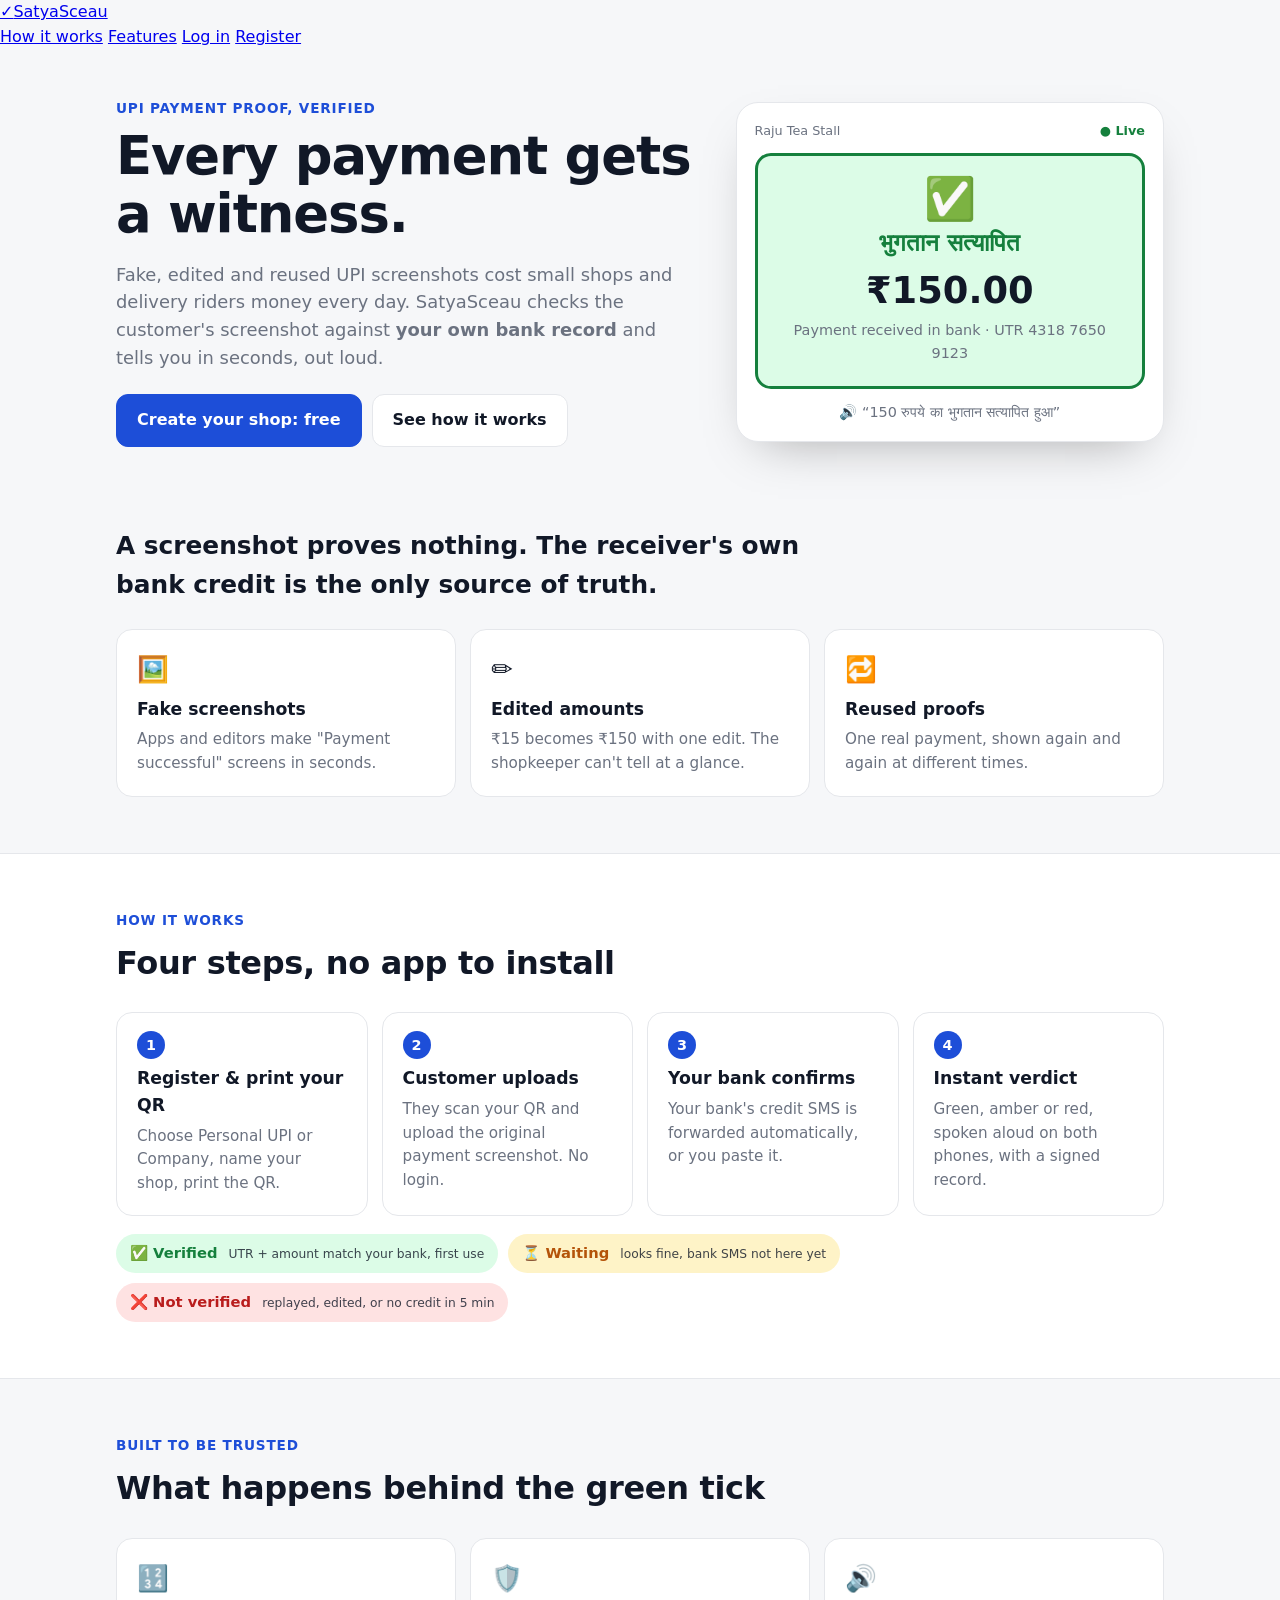
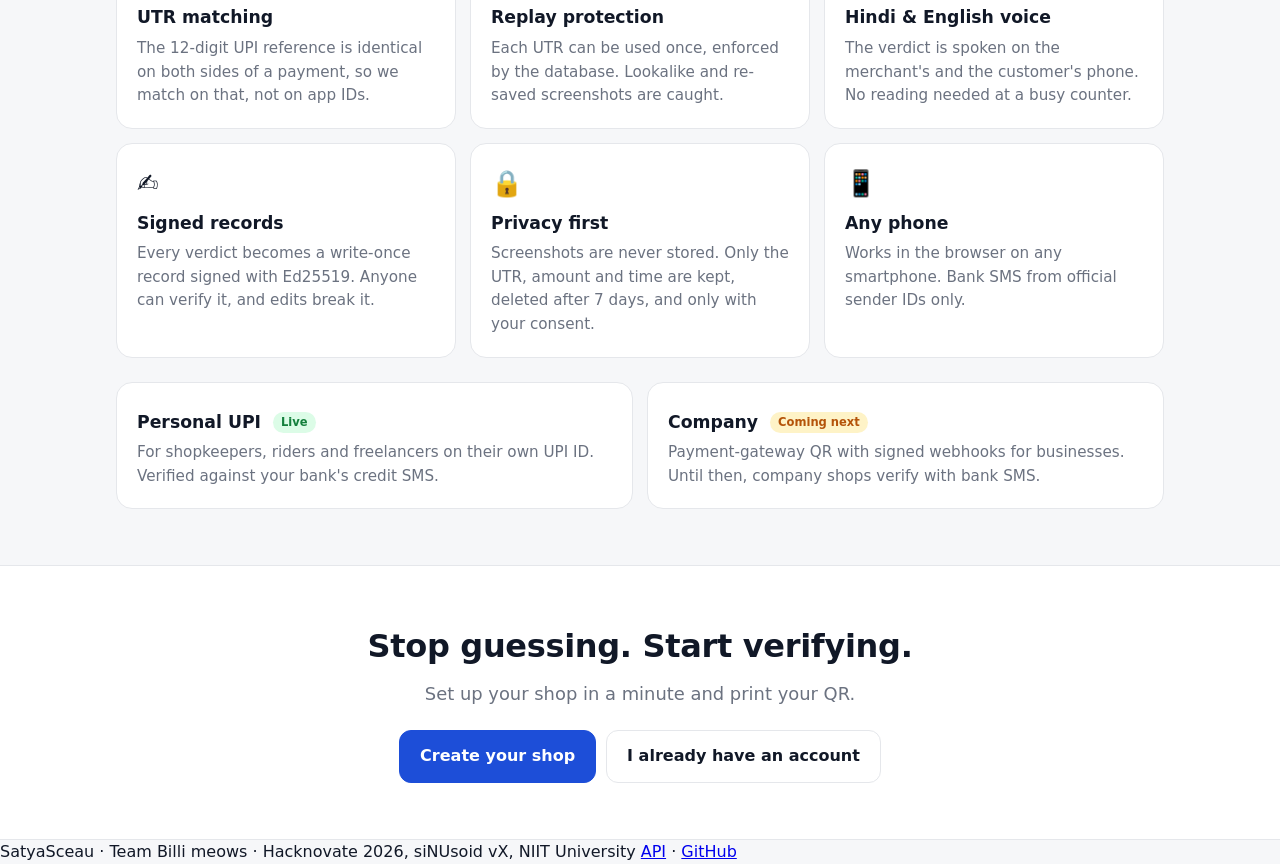
==== backend/static/index.html @ b99f1f5d "feat(site): home page and shared site header/footer C:/Program Files/Git/ now serves a real home pag" ====
<!doctype html>
<!-- Home page  /   Owner: Pile 1 (Platform). No external scripts or fonts. -->
<html lang="en">
<head>
<meta charset="utf-8">
<meta name="viewport" content="width=device-width, initial-scale=1">
<title>SatyaSceau — Every payment gets a witness</title>
<meta name="description" content="SatyaSceau checks a customer's UPI payment screenshot against the shop's own bank record and gives a spoken verdict in seconds.">
<link rel="stylesheet" href="/static/site.css">
<style>
  :root {
    --bg: #f6f7f9; --surface: #ffffff; --text: #111827; --muted: #6b7280; --line: #e5e7eb; --accent: #1d4ed8; --accent-text: #fff;
    --green: #15803d; --green-bg: #dcfce7; --amber: #b45309; --amber-bg: #fef3c7; --red: #b91c1c; --red-bg: #fee2e2;
  }
  @media (prefers-color-scheme: dark) {
    :root {
      --bg: #0b0f14; --surface: #121821; --text: #f3f4f6; --muted: #9ca3af; --line: #253041; --accent: #60a5fa; --accent-text: #0b0f14;
      --green: #4ade80; --green-bg: #0f2a1a; --amber: #fbbf24; --amber-bg: #2d2208; --red: #f87171; --red-bg: #2e1010;
    }
  }
  * { box-sizing: border-box; }
  body { margin: 0; background: var(--bg); color: var(--text);
         font: 16px/1.55 system-ui, -apple-system, "Segoe UI", Roboto, "Noto Sans Devanagari", sans-serif; }
  .wrap { max-width: 1080px; margin: 0 auto; padding: 0 16px; }
  section { padding: 56px 0; }
  h1 { font-size: clamp(2rem, 6vw, 3.3rem); line-height: 1.1; margin: 0 0 14px; letter-spacing: -.02em; }
  h2 { font-size: clamp(1.4rem, 3.6vw, 2rem); margin: 0 0 8px; letter-spacing: -.01em; }
  .lead { font-size: 1.12rem; color: var(--muted); max-width: 560px; }
  .kicker { color: var(--accent); font-weight: 700; font-size: .85rem; letter-spacing: .06em; text-transform: uppercase; margin: 0 0 8px; }
  .btn { display: inline-block; padding: 13px 20px; border-radius: 12px; font-weight: 700; text-decoration: none; border: 1px solid var(--line); color: var(--text); background: var(--surface); }
  .btn.primary { background: var(--accent); border-color: var(--accent); color: var(--accent-text); }
  .actions { display: flex; gap: 10px; flex-wrap: wrap; margin-top: 22px; }
  .hero { display: grid; grid-template-columns: 1.15fr .85fr; gap: 40px; align-items: center; padding-top: 48px; }
  .mock { background: var(--surface); border: 1px solid var(--line); border-radius: 22px; padding: 18px; box-shadow: 0 20px 50px -24px rgba(0,0,0,.35); }
  .mock .bar { display: flex; justify-content: space-between; font-size: .8rem; color: var(--muted); margin-bottom: 12px; }
  .mock .live { color: var(--green); font-weight: 700; }
  .verdict { border-radius: 16px; padding: 22px 16px; text-align: center; background: var(--green-bg); border: 3px solid var(--green); }
  .verdict .ic { font-size: 2.6rem; line-height: 1; }
  .verdict .lb { color: var(--green); font-weight: 800; font-size: 1.5rem; margin-top: 6px; }
  .verdict .am { font-size: 2.3rem; font-weight: 800; }
  .verdict .rs { font-size: .9rem; color: var(--muted); }
  .speak { margin-top: 12px; font-size: .9rem; color: var(--muted); text-align: center; }
  .grid3 { display: grid; grid-template-columns: repeat(3, 1fr); gap: 14px; margin-top: 24px; }
  .grid2 { display: grid; grid-template-columns: repeat(2, 1fr); gap: 14px; margin-top: 24px; }
  .card { background: var(--surface); border: 1px solid var(--line); border-radius: 16px; padding: 20px; }
  .card h3 { margin: 6px 0 6px; font-size: 1.08rem; }
  .card p { margin: 0; color: var(--muted); font-size: .95rem; }
  .card .em { font-size: 1.6rem; }
  .steps { counter-reset: s; display: grid; grid-template-columns: repeat(4, 1fr); gap: 14px; margin-top: 24px; }
  .step { position: relative; padding-top: 46px; }
  .step::before { counter-increment: s; content: counter(s); position: absolute; top: 18px; left: 20px; width: 28px; height: 28px; border-radius: 50%;
                  display: grid; place-items: center; background: var(--accent); color: var(--accent-text); font-weight: 800; font-size: .9rem; }
  .chips { display: flex; gap: 10px; flex-wrap: wrap; margin-top: 18px; }
  .chip { border-radius: 999px; padding: 8px 14px; font-weight: 700; font-size: .92rem; }
  .chip.g { background: var(--green-bg); color: var(--green); } .chip.a { background: var(--amber-bg); color: var(--amber); } .chip.r { background: var(--red-bg); color: var(--red); }
  .chip small { font-weight: 500; color: var(--text); opacity: .8; margin-left: 6px; }
  .tag { display: inline-block; font-size: .72rem; font-weight: 700; padding: 2px 8px; border-radius: 999px; vertical-align: middle; margin-left: 6px; }
  .tag.live { background: var(--green-bg); color: var(--green); } .tag.soon { background: var(--amber-bg); color: var(--amber); }
  .quote { font-size: clamp(1.2rem, 3vw, 1.55rem); font-weight: 700; max-width: 760px; }
  .band { background: var(--surface); border-top: 1px solid var(--line); border-bottom: 1px solid var(--line); }
  .cta { text-align: center; }
  .cta .actions { justify-content: center; }
  @media (max-width: 860px) {
    .hero { grid-template-columns: 1fr; gap: 28px; }
    .grid3, .steps { grid-template-columns: 1fr 1fr; }
  }
  @media (max-width: 560px) {
    section { padding: 40px 0; }
    .grid3, .grid2, .steps { grid-template-columns: 1fr; }
  }
</style>
</head>
<body>
<header class="site-header"><div class="site-inner">
  <a class="site-brand" href="/"><span class="site-mark">✓</span>SatyaSceau</a>
  <nav class="site-nav">
    <a class="site-hide-sm" href="#how">How it works</a>
    <a class="site-hide-sm" href="#features">Features</a>
    <a id="navLogin" href="/login">Log in</a>
    <a class="site-cta" id="navCta" href="/login?mode=register">Register</a>
  </nav>
</div></header>

<main>
  <div class="wrap hero">
    <div>
      <p class="kicker">UPI payment proof, verified</p>
      <h1>Every payment gets a witness.</h1>
      <p class="lead">Fake, edited and reused UPI screenshots cost small shops and delivery riders money every day.
        SatyaSceau checks the customer's screenshot against <b>your own bank record</b> and tells you in seconds, out loud.</p>
      <div class="actions">
        <a class="btn primary" href="/login?mode=register">Create your shop: free</a>
        <a class="btn" href="#how">See how it works</a>
      </div>
    </div>
    <div class="mock" aria-label="Example of the merchant's live screen">
      <div class="bar"><span>Raju Tea Stall</span><span class="live">● Live</span></div>
      <div class="verdict">
        <div class="ic">✅</div>
        <div class="lb">भुगतान सत्यापित</div>
        <div class="am">₹150.00</div>
        <div class="rs">Payment received in bank · UTR 4318 7650 9123</div>
      </div>
      <div class="speak">🔊 “150 रुपये का भुगतान सत्यापित हुआ”</div>
    </div>
  </div>

  <section>
    <div class="wrap">
      <p class="quote">A screenshot proves nothing. The receiver's own bank credit is the only source of truth.</p>
      <div class="grid3">
        <div class="card"><div class="em">🖼️</div><h3>Fake screenshots</h3><p>Apps and editors make "Payment successful" screens in seconds.</p></div>
        <div class="card"><div class="em">✏️</div><h3>Edited amounts</h3><p>₹15 becomes ₹150 with one edit. The shopkeeper can't tell at a glance.</p></div>
        <div class="card"><div class="em">🔁</div><h3>Reused proofs</h3><p>One real payment, shown again and again at different times.</p></div>
      </div>
    </div>
  </section>

  <section class="band" id="how">
    <div class="wrap">
      <p class="kicker">How it works</p>
      <h2>Four steps, no app to install</h2>
      <div class="steps">
        <div class="card step"><h3>Register &amp; print your QR</h3><p>Choose Personal UPI or Company, name your shop, print the QR.</p></div>
        <div class="card step"><h3>Customer uploads</h3><p>They scan your QR and upload the original payment screenshot. No login.</p></div>
        <div class="card step"><h3>Your bank confirms</h3><p>Your bank's credit SMS is forwarded automatically, or you paste it.</p></div>
        <div class="card step"><h3>Instant verdict</h3><p>Green, amber or red, spoken aloud on both phones, with a signed record.</p></div>
      </div>
      <div class="chips">
        <span class="chip g">✅ Verified <small>UTR + amount match your bank, first use</small></span>
        <span class="chip a">⏳ Waiting <small>looks fine, bank SMS not here yet</small></span>
        <span class="chip r">❌ Not verified <small>replayed, edited, or no credit in 5 min</small></span>
      </div>
    </div>
  </section>

  <section id="features">
    <div class="wrap">
      <p class="kicker">Built to be trusted</p>
      <h2>What happens behind the green tick</h2>
      <div class="grid3">
        <div class="card"><div class="em">🔢</div><h3>UTR matching</h3><p>The 12-digit UPI reference is identical on both sides of a payment, so we match on that, not on app IDs.</p></div>
        <div class="card"><div class="em">🛡️</div><h3>Replay protection</h3><p>Each UTR can be used once, enforced by the database. Lookalike and re-saved screenshots are caught.</p></div>
        <div class="card"><div class="em">🔊</div><h3>Hindi &amp; English voice</h3><p>The verdict is spoken on the merchant's and the customer's phone. No reading needed at a busy counter.</p></div>
        <div class="card"><div class="em">✍️</div><h3>Signed records</h3><p>Every verdict becomes a write-once record signed with Ed25519. Anyone can verify it, and edits break it.</p></div>
        <div class="card"><div class="em">🔒</div><h3>Privacy first</h3><p>Screenshots are never stored. Only the UTR, amount and time are kept, deleted after 7 days, and only with your consent.</p></div>
        <div class="card"><div class="em">📱</div><h3>Any phone</h3><p>Works in the browser on any smartphone. Bank SMS from official sender IDs only.</p></div>
      </div>
      <div class="grid2">
        <div class="card"><h3>Personal UPI <span class="tag live">Live</span></h3><p>For shopkeepers, riders and freelancers on their own UPI ID. Verified against your bank's credit SMS.</p></div>
        <div class="card"><h3>Company <span class="tag soon">Coming next</span></h3><p>Payment-gateway QR with signed webhooks for businesses. Until then, company shops verify with bank SMS.</p></div>
      </div>
    </div>
  </section>

  <section class="band cta">
    <div class="wrap">
      <h2>Stop guessing. Start verifying.</h2>
      <p class="lead" style="margin: 0 auto">Set up your shop in a minute and print your QR.</p>
      <div class="actions">
        <a class="btn primary" href="/login?mode=register">Create your shop</a>
        <a class="btn" href="/login">I already have an account</a>
      </div>
    </div>
  </section>
</main>

<footer class="site-footer"><div class="site-inner">
  <span>SatyaSceau · Team Billi meows · Hacknovate 2026, siNUsoid vX, NIIT University</span>
  <span><a href="/docs">API</a> · <a href="https://github.com/vanoopkumar261-star/SatyaSceau">GitHub</a></span>
</div></footer>

<script>
  // Logged in already? Point the header at the dashboard instead of Register.
  try {
    if (JSON.parse(localStorage.getItem("satyasceau.session") || "null")) {
      document.getElementById("navLogin").textContent = "My shop";
      const cta = document.getElementById("navCta"); cta.textContent = "Dashboard"; cta.href = "/login";
    }
  } catch { /* storage blocked: keep defaults */ }
</script>
</body>
</html>
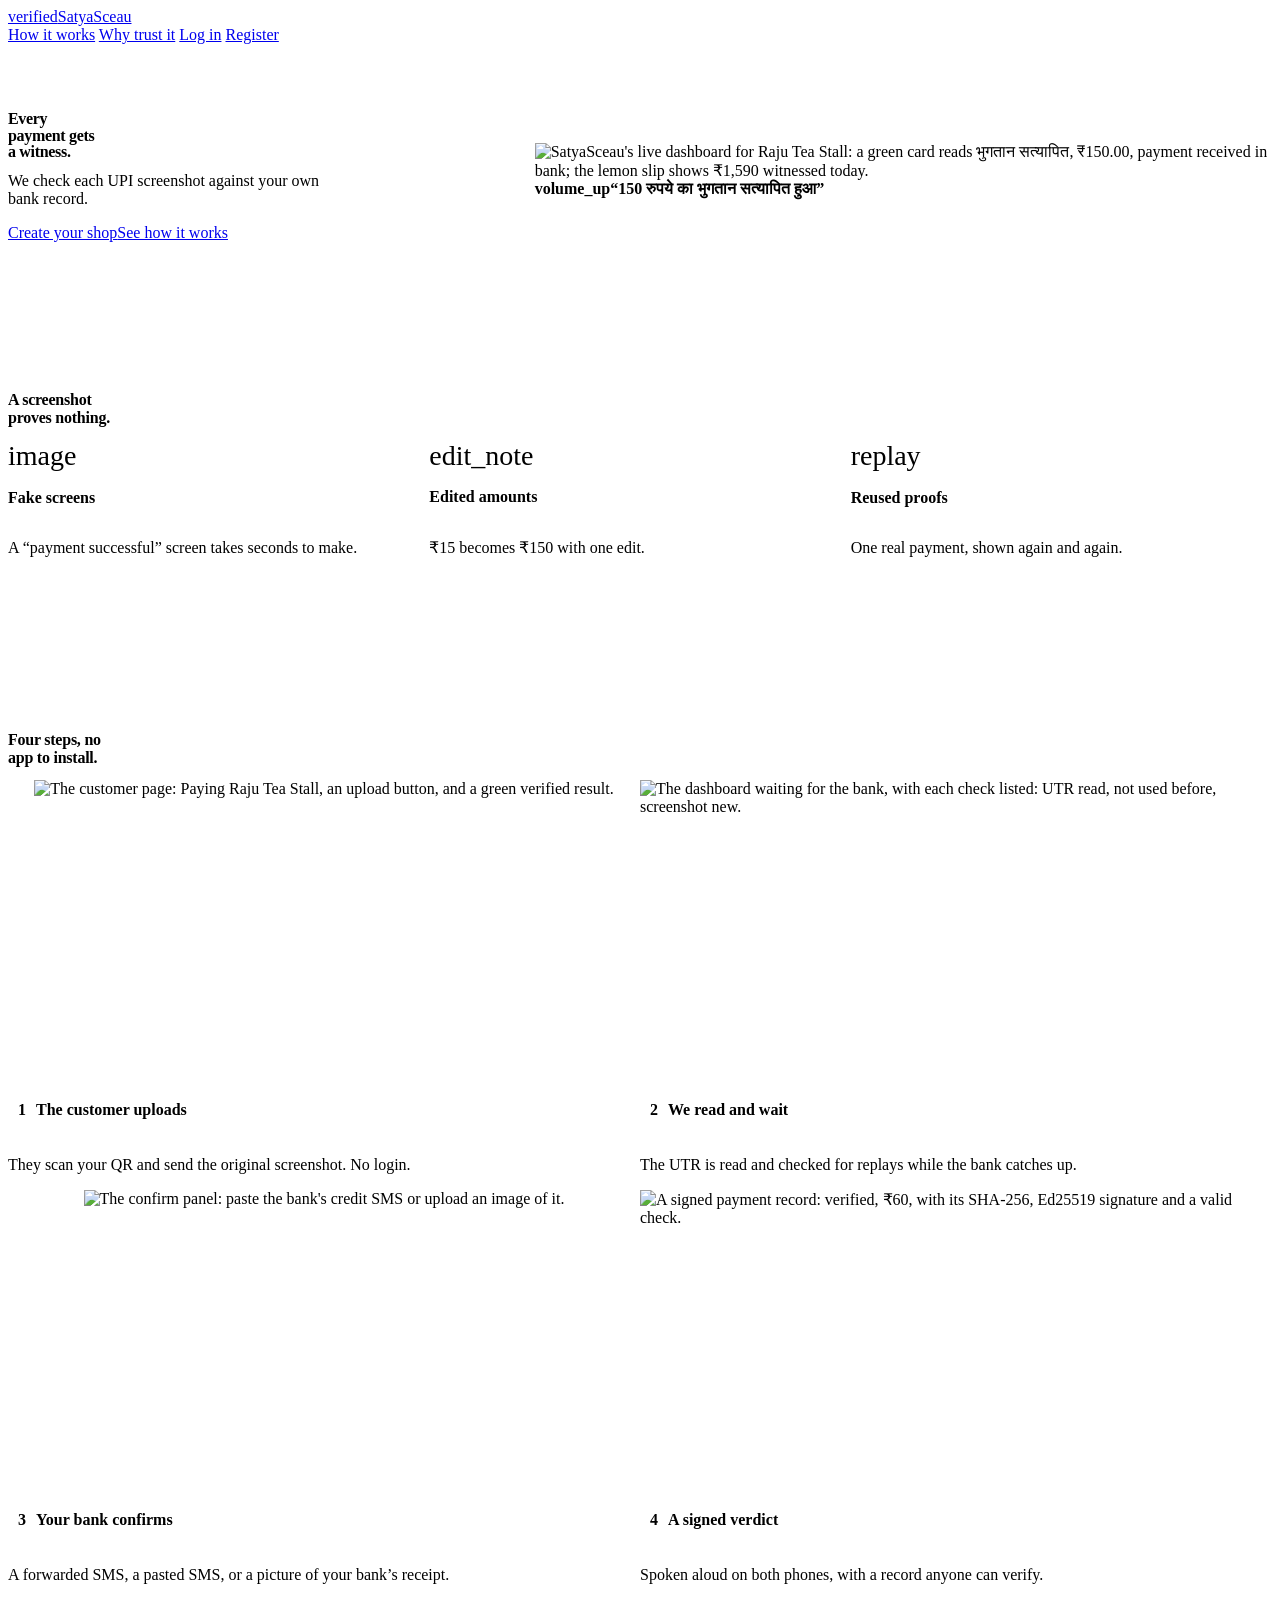
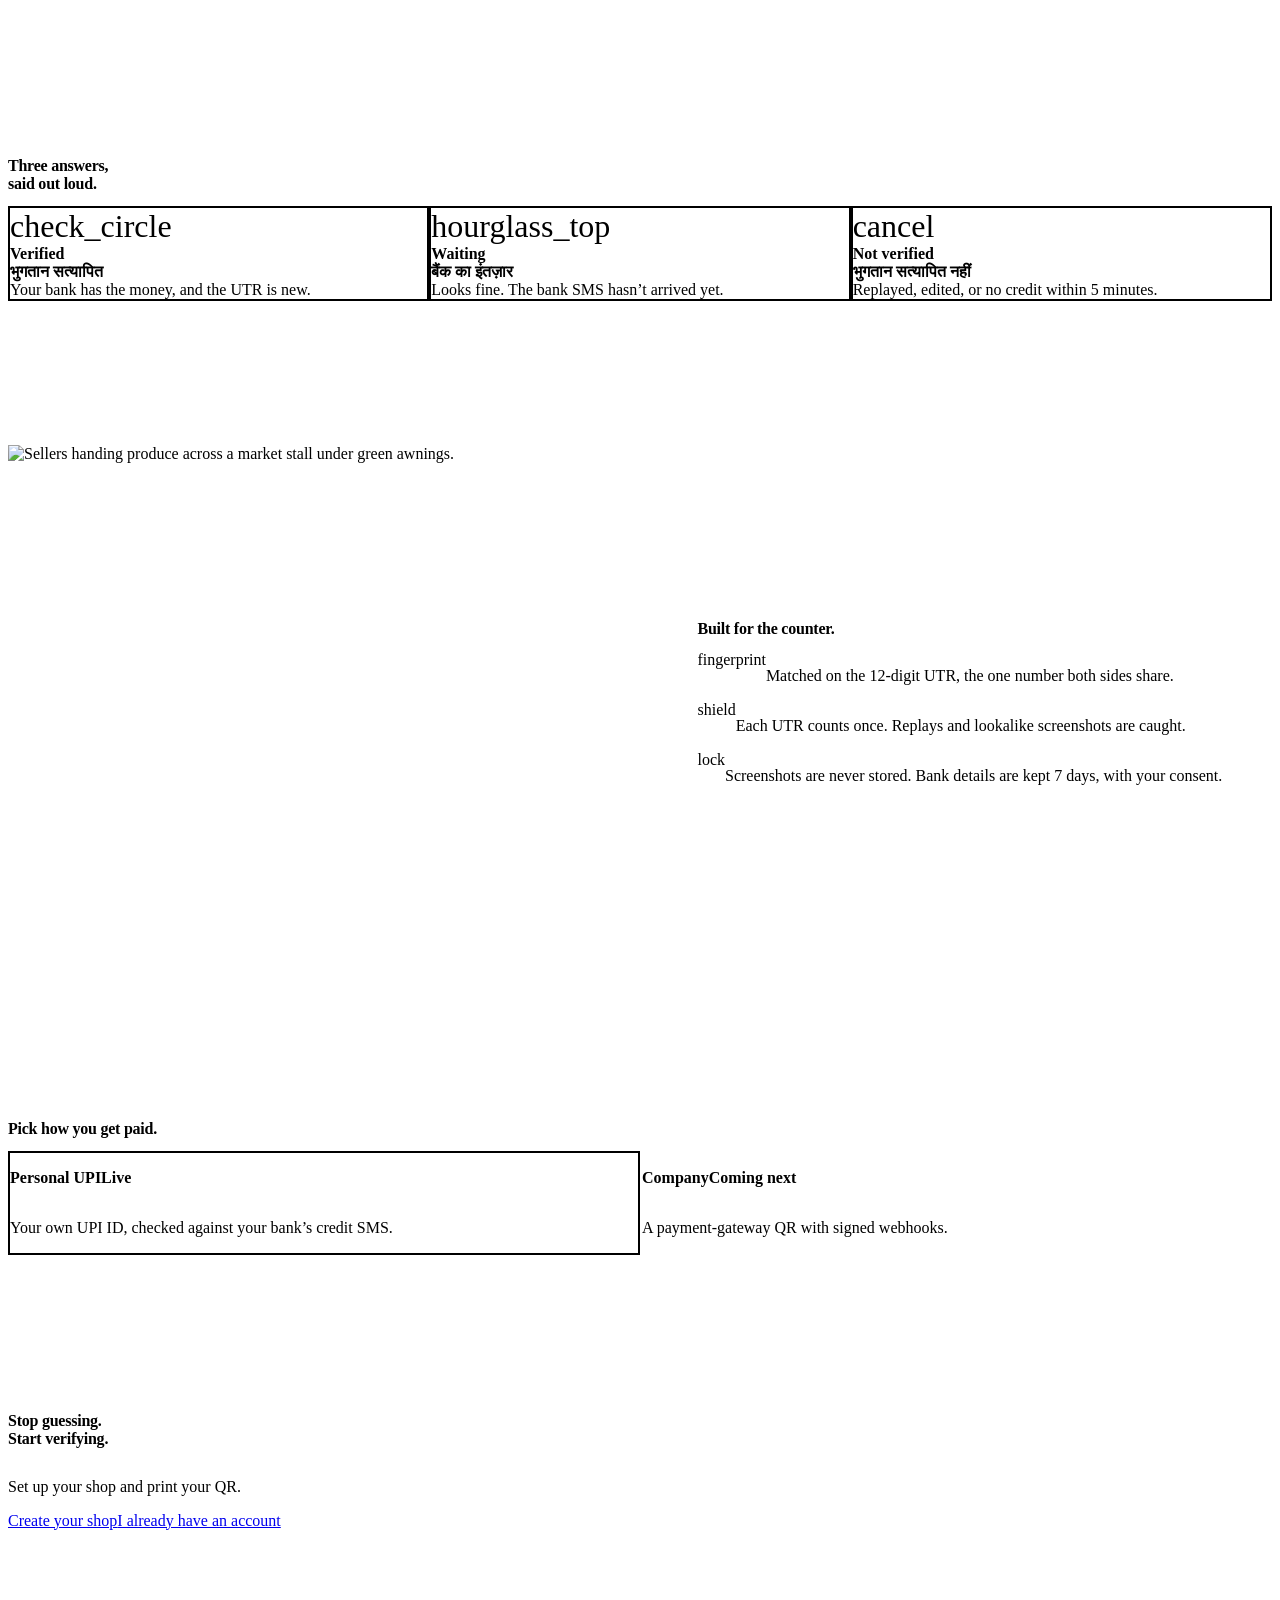
==== commit 7831abd6: "feat(ui): Hallmark redesign of the home page with real product screens Stage hero: 'Every payment ge" ====
--- a/backend/static/index.html
+++ b/backend/static/index.html
@@ -1,81 +1,102 @@
 <!doctype html>
-<!-- Home page  /   Owner: Pile 1 (Platform). No external scripts or fonts. -->
+<!-- Home page  /   Owner: Pile 1 (Platform). Hallmark redesign (full) on the locked system: DESIGN.md + /static/css/theme.css.
+     Ids #navLogin #navCta are read by the script; anchors #how #features are linked from the nav. -->
 <html lang="en">
 <head>
 <meta charset="utf-8">
 <meta name="viewport" content="width=device-width, initial-scale=1">
-<title>SatyaSceau — Every payment gets a witness</title>
+<title>SatyaSceau: every payment gets a witness</title>
 <meta name="description" content="SatyaSceau checks a customer's UPI payment screenshot against the shop's own bank record and gives a spoken verdict in seconds.">
-<link rel="stylesheet" href="/static/site.css">
+<link rel="preconnect" href="https://fonts.googleapis.com">
+<link rel="preconnect" href="https://fonts.gstatic.com" crossorigin>
+<link rel="stylesheet" href="https://fonts.googleapis.com/css2?family=Noto+Sans:wght@400..800&amp;family=Noto+Sans+Devanagari:wght@400;600;700&amp;family=Source+Code+Pro:wght@400..600&amp;display=swap">
+<link rel="stylesheet" href="https://fonts.googleapis.com/css2?family=Material+Symbols+Outlined:opsz,wght,FILL,GRAD@24,500,0..1,0&amp;icon_names=account_balance,add_card,block,cancel,check,check_circle,chevron_right,content_copy,edit_note,error,expand_more,fingerprint,hourglass_empty,hourglass_top,image,info,key,language,lock,login,logout,photo_camera,print,qr_code_2,receipt_long,record_voice_over,remove,replay,schedule,search,shield,sms,storefront,sync,task_alt,translate,upload,upload_file,verified,verified_user,visibility,visibility_off,volume_up,warning,wifi_off&amp;display=block">
+<link rel="stylesheet" href="/static/css/theme.css">
 <style>
-  :root {
-    --bg: #f6f7f9; --surface: #ffffff; --text: #111827; --muted: #6b7280; --line: #e5e7eb; --accent: #1d4ed8; --accent-text: #fff;
-    --green: #15803d; --green-bg: #dcfce7; --amber: #b45309; --amber-bg: #fef3c7; --red: #b91c1c; --red-bg: #fee2e2;
-  }
-  @media (prefers-color-scheme: dark) {
-    :root {
-      --bg: #0b0f14; --surface: #121821; --text: #f3f4f6; --muted: #9ca3af; --line: #253041; --accent: #60a5fa; --accent-text: #0b0f14;
-      --green: #4ade80; --green-bg: #0f2a1a; --amber: #fbbf24; --amber-bg: #2d2208; --red: #f87171; --red-bg: #2e1010;
-    }
-  }
-  * { box-sizing: border-box; }
-  body { margin: 0; background: var(--bg); color: var(--text);
-         font: 16px/1.55 system-ui, -apple-system, "Segoe UI", Roboto, "Noto Sans Devanagari", sans-serif; }
-  .wrap { max-width: 1080px; margin: 0 auto; padding: 0 16px; }
-  section { padding: 56px 0; }
-  h1 { font-size: clamp(2rem, 6vw, 3.3rem); line-height: 1.1; margin: 0 0 14px; letter-spacing: -.02em; }
-  h2 { font-size: clamp(1.4rem, 3.6vw, 2rem); margin: 0 0 8px; letter-spacing: -.01em; }
-  .lead { font-size: 1.12rem; color: var(--muted); max-width: 560px; }
-  .kicker { color: var(--accent); font-weight: 700; font-size: .85rem; letter-spacing: .06em; text-transform: uppercase; margin: 0 0 8px; }
-  .btn { display: inline-block; padding: 13px 20px; border-radius: 12px; font-weight: 700; text-decoration: none; border: 1px solid var(--line); color: var(--text); background: var(--surface); }
-  .btn.primary { background: var(--accent); border-color: var(--accent); color: var(--accent-text); }
-  .actions { display: flex; gap: 10px; flex-wrap: wrap; margin-top: 22px; }
-  .hero { display: grid; grid-template-columns: 1.15fr .85fr; gap: 40px; align-items: center; padding-top: 48px; }
-  .mock { background: var(--surface); border: 1px solid var(--line); border-radius: 22px; padding: 18px; box-shadow: 0 20px 50px -24px rgba(0,0,0,.35); }
-  .mock .bar { display: flex; justify-content: space-between; font-size: .8rem; color: var(--muted); margin-bottom: 12px; }
-  .mock .live { color: var(--green); font-weight: 700; }
-  .verdict { border-radius: 16px; padding: 22px 16px; text-align: center; background: var(--green-bg); border: 3px solid var(--green); }
-  .verdict .ic { font-size: 2.6rem; line-height: 1; }
-  .verdict .lb { color: var(--green); font-weight: 800; font-size: 1.5rem; margin-top: 6px; }
-  .verdict .am { font-size: 2.3rem; font-weight: 800; }
-  .verdict .rs { font-size: .9rem; color: var(--muted); }
-  .speak { margin-top: 12px; font-size: .9rem; color: var(--muted); text-align: center; }
-  .grid3 { display: grid; grid-template-columns: repeat(3, 1fr); gap: 14px; margin-top: 24px; }
-  .grid2 { display: grid; grid-template-columns: repeat(2, 1fr); gap: 14px; margin-top: 24px; }
-  .card { background: var(--surface); border: 1px solid var(--line); border-radius: 16px; padding: 20px; }
-  .card h3 { margin: 6px 0 6px; font-size: 1.08rem; }
-  .card p { margin: 0; color: var(--muted); font-size: .95rem; }
-  .card .em { font-size: 1.6rem; }
-  .steps { counter-reset: s; display: grid; grid-template-columns: repeat(4, 1fr); gap: 14px; margin-top: 24px; }
-  .step { position: relative; padding-top: 46px; }
-  .step::before { counter-increment: s; content: counter(s); position: absolute; top: 18px; left: 20px; width: 28px; height: 28px; border-radius: 50%;
-                  display: grid; place-items: center; background: var(--accent); color: var(--accent-text); font-weight: 800; font-size: .9rem; }
-  .chips { display: flex; gap: 10px; flex-wrap: wrap; margin-top: 18px; }
-  .chip { border-radius: 999px; padding: 8px 14px; font-weight: 700; font-size: .92rem; }
-  .chip.g { background: var(--green-bg); color: var(--green); } .chip.a { background: var(--amber-bg); color: var(--amber); } .chip.r { background: var(--red-bg); color: var(--red); }
-  .chip small { font-weight: 500; color: var(--text); opacity: .8; margin-left: 6px; }
-  .tag { display: inline-block; font-size: .72rem; font-weight: 700; padding: 2px 8px; border-radius: 999px; vertical-align: middle; margin-left: 6px; }
-  .tag.live { background: var(--green-bg); color: var(--green); } .tag.soon { background: var(--amber-bg); color: var(--amber); }
-  .quote { font-size: clamp(1.2rem, 3vw, 1.55rem); font-weight: 700; max-width: 760px; }
-  .band { background: var(--surface); border-top: 1px solid var(--line); border-bottom: 1px solid var(--line); }
-  .cta { text-align: center; }
-  .cta .actions { justify-content: center; }
-  @media (max-width: 860px) {
-    .hero { grid-template-columns: 1fr; gap: 28px; }
-    .grid3, .steps { grid-template-columns: 1fr 1fr; }
-  }
-  @media (max-width: 560px) {
-    section { padding: 40px 0; }
-    .grid3, .grid2, .steps { grid-template-columns: 1fr; }
-  }
+  /* Hallmark · shape: Stage hero + category sections · genre: modern-minimal · theme: brand (DESIGN.md) · redesign: full · signature: the witness slip · tokens and floor live in /static/css/theme.css */
+  html, body { overflow-x: clip; }
+  :focus-visible { outline: 2px solid var(--focus); outline-offset: 2px; }
+  .btn:active { transform: scale(0.97); }
+  h1, h2 { text-wrap: balance; }
+  /* Shape: Stage hero (words left, the real product on a lemon slip right) then the category's own sections:
+     the problem, how it works (real screens), the three verdicts, the counter, the plans, the action. */
+  .wrap { max-width: var(--container); margin: 0 auto; padding: 0 var(--gutter); }
+  section { padding: 72px 0; }
+  h1 { font-size: clamp(var(--t-3xl), 6vw, 56px); letter-spacing: -0.02em; line-height: 1.05; max-width: 12ch; }
+  h2 { font-size: clamp(var(--t-2xl), 3.6vw, var(--t-3xl)); letter-spacing: -0.015em; max-width: 22ch; }
+  .lead { font-size: var(--t-lg); color: var(--ink-2); max-width: 40ch; margin-top: var(--s-4); }
+  .actions { display: flex; gap: var(--s-3); flex-wrap: wrap; margin-top: var(--s-6); }
+
+  /* hero */
+  .hero { display: grid; gap: var(--s-8); align-items: center; padding-block: 56px 64px; }   /* block only: keep .wrap's side gutter */
+  @media (min-width: 920px) { .hero { grid-template-columns: minmax(0, 5fr) minmax(0, 7fr); } }
+  .stage { padding: var(--s-6); display: grid; }
+  .stage picture, .shot picture { display: block; }
+  .stage img { width: 100%; border-radius: var(--r-card); box-shadow: var(--shadow-lift); }
+  .stage figcaption { margin-top: var(--s-3); font-size: var(--t-sm); font-weight: 600; display: flex; gap: var(--s-2); align-items: center; }
+
+  /* problem */
+  .band { background: var(--paper); }
+  .trio { display: grid; gap: var(--s-4); margin-top: var(--s-6); }
+  @media (min-width: 760px) { .trio { grid-template-columns: repeat(3, minmax(0, 1fr)); } }
+  .item { display: grid; gap: var(--s-2); }
+  .item .ms { font-size: 28px; color: var(--ink); }
+  .item h3 { font-size: var(--t-lg); }
+  .item p { color: var(--ink-2); }
+
+  /* how it works: real screens */
+  .steps { display: grid; gap: var(--s-5); margin-top: var(--s-8); counter-reset: step; }
+  @media (min-width: 760px) { .steps { grid-template-columns: repeat(2, minmax(0, 1fr)); } }
+  .step { background: var(--paper); border-radius: var(--r-card); box-shadow: var(--shadow-card); overflow: hidden; display: grid; grid-template-rows: auto 1fr; }
+  .shot { background: var(--sage-2); height: 300px; padding: var(--s-5) var(--s-5) 0; display: flex; align-items: flex-start; justify-content: center; overflow: hidden; }
+  .shot img { width: auto; max-width: 100%; max-height: 420px; border-radius: var(--r-tile) var(--r-tile) 0 0; box-shadow: var(--shadow-card); }
+  .step .txt { padding: var(--s-5) var(--s-6) var(--s-6); display: grid; gap: var(--s-2); }
+  .step h3 { font-size: var(--t-lg); display: flex; gap: var(--s-2); align-items: baseline; }
+  .step h3::before { counter-increment: step; content: counter(step); display: inline-grid; place-items: center; width: 28px; height: 28px; flex: none;
+                     border-radius: 50%; background: var(--highlight); color: var(--on-highlight); font-size: var(--t-sm); font-weight: 800; }
+  .step p { color: var(--ink-2); }
+
+  /* verdicts */
+  .verdicts { display: grid; gap: var(--s-4); margin-top: var(--s-6); }
+  @media (min-width: 760px) { .verdicts { grid-template-columns: repeat(3, minmax(0, 1fr)); } }
+  .v { border-radius: var(--r-card); padding: var(--s-6); border: 2px solid; display: grid; gap: var(--s-2); }
+  .v .ms { font-size: 32px; }
+  .v b { font-size: var(--t-xl); }
+  .v .hi { font-weight: 700; }
+  .v.ok { background: var(--ok-tint); color: var(--on-ok-tint); border-color: var(--ok); } .v.ok .ms { color: var(--ok); }
+  .v.wait { background: var(--wait-tint); color: var(--on-wait-tint); border-color: var(--wait); } .v.wait .ms { color: var(--wait); }
+  .v.no { background: var(--no-tint); color: var(--on-no-tint); border-color: var(--no); } .v.no .ms { color: var(--no); }
+
+  /* the counter: one library photograph + the promises */
+  .counter { display: grid; gap: var(--s-8); align-items: center; }
+  @media (min-width: 920px) { .counter { grid-template-columns: minmax(0, 6fr) minmax(0, 5fr); } }
+  .photo { border-radius: var(--r-hero); overflow: hidden; aspect-ratio: 4 / 3; box-shadow: var(--shadow-card); }
+  .photo img { width: 100%; height: 100%; object-fit: cover; }
+  .promises { list-style: none; padding: 0; margin: var(--s-5) 0 0; display: grid; gap: var(--s-3); }
+  .promises li { display: flex; gap: var(--s-3); align-items: flex-start; }
+  .promises .ms { color: var(--teal); }
+  .promises p { color: var(--ink-2); }
+
+  /* plans */
+  .plans { display: grid; gap: var(--s-4); margin-top: var(--s-6); }
+  @media (min-width: 760px) { .plans { grid-template-columns: repeat(2, minmax(0, 1fr)); } }
+  .plan { background: var(--paper); border-radius: var(--r-card); box-shadow: var(--shadow-card); padding: var(--s-6); display: grid; gap: var(--s-2); border: 2px solid transparent; }
+  .plan.on { border-color: var(--ink); }
+  .plan h3 { font-size: var(--t-xl); display: flex; align-items: center; gap: var(--s-2); flex-wrap: wrap; }
+  .plan p { color: var(--ink-2); }
+
+  /* the action */
+  .cta { padding: var(--s-12) var(--s-8); text-align: left; display: grid; gap: var(--s-2); }
+  .cta .actions { margin-top: var(--s-4); }
+  .site-footer .credit { font-size: var(--t-xs); }
 </style>
 </head>
 <body>
 <header class="site-header"><div class="site-inner">
-  <a class="site-brand" href="/"><span class="site-mark">✓</span>SatyaSceau</a>
+  <a class="site-brand" href="/"><span class="site-mark"><span class="ms" aria-hidden="true">verified</span></span>SatyaSceau</a>
   <nav class="site-nav">
     <a class="site-hide-sm" href="#how">How it works</a>
-    <a class="site-hide-sm" href="#features">Features</a>
+    <a class="site-hide-sm" href="#features">Why trust it</a>
     <a id="navLogin" href="/login">Log in</a>
     <a class="site-cta" id="navCta" href="/login?mode=register">Register</a>
   </nav>
@@ -84,90 +105,112 @@
 <main>
   <div class="wrap hero">
     <div>
-      <p class="kicker">UPI payment proof, verified</p>
       <h1>Every payment gets a witness.</h1>
-      <p class="lead">Fake, edited and reused UPI screenshots cost small shops and delivery riders money every day.
-        SatyaSceau checks the customer's screenshot against <b>your own bank record</b> and tells you in seconds, out loud.</p>
+      <p class="lead">We check each UPI screenshot against your own bank record.</p>
       <div class="actions">
-        <a class="btn primary" href="/login?mode=register">Create your shop: free</a>
-        <a class="btn" href="#how">See how it works</a>
-      </div>
-    </div>
-    <div class="mock" aria-label="Example of the merchant's live screen">
-      <div class="bar"><span>Raju Tea Stall</span><span class="live">● Live</span></div>
-      <div class="verdict">
-        <div class="ic">✅</div>
-        <div class="lb">भुगतान सत्यापित</div>
-        <div class="am">₹150.00</div>
-        <div class="rs">Payment received in bank · UTR 4318 7650 9123</div>
-      </div>
-      <div class="speak">🔊 “150 रुपये का भुगतान सत्यापित हुआ”</div>
-    </div>
+        <a class="btn btn-ink" href="/login?mode=register">Create your shop</a>
+        <a class="btn btn-paper" href="#how">See how it works</a>
+      </div>
+    </div>
+    <figure class="slip stage" style="margin: 0">
+      <picture>
+        <source srcset="/static/img/hero-dashboard-dark.webp" media="(prefers-color-scheme: dark)">
+        <img src="/static/img/hero-dashboard-light.webp" width="862" height="490"
+             alt="SatyaSceau's live dashboard for Raju Tea Stall: a green card reads भुगतान सत्यापित, ₹150.00, payment received in bank; the lemon slip shows ₹1,590 witnessed today.">
+      </picture>
+      <figcaption><span class="ms" aria-hidden="true">volume_up</span>“150 रुपये का भुगतान सत्यापित हुआ”</figcaption>
+    </figure>
   </div>
 
+  <section class="band">
+    <div class="wrap">
+      <h2>A screenshot proves nothing.</h2>
+      <div class="trio">
+        <div class="item"><span class="ms" aria-hidden="true">image</span><h3>Fake screens</h3><p>A “payment successful” screen takes seconds to make.</p></div>
+        <div class="item"><span class="ms" aria-hidden="true">edit_note</span><h3>Edited amounts</h3><p>₹15 becomes ₹150 with one edit.</p></div>
+        <div class="item"><span class="ms" aria-hidden="true">replay</span><h3>Reused proofs</h3><p>One real payment, shown again and again.</p></div>
+      </div>
+    </div>
+  </section>
+
+  <section id="how">
+    <div class="wrap">
+      <h2>Four steps, no app to install.</h2>
+      <div class="steps">
+        <article class="step">
+          <div class="shot"><picture><source srcset="/static/img/step-customer-dark.webp" media="(prefers-color-scheme: dark)"><img src="/static/img/step-customer-light.webp" width="368" height="451" loading="lazy" alt="The customer page: Paying Raju Tea Stall, an upload button, and a green verified result."></picture></div>
+          <div class="txt"><h3>The customer uploads</h3><p>They scan your QR and send the original screenshot. No login.</p></div>
+        </article>
+        <article class="step">
+          <div class="shot"><picture><source srcset="/static/img/step-waiting-dark.webp" media="(prefers-color-scheme: dark)"><img src="/static/img/step-waiting-light.webp" width="480" height="681" loading="lazy" alt="The dashboard waiting for the bank, with each check listed: UTR read, not used before, screenshot new."></picture></div>
+          <div class="txt"><h3>We read and wait</h3><p>The UTR is read and checked for replays while the bank catches up.</p></div>
+        </article>
+        <article class="step">
+          <div class="shot"><picture><source srcset="/static/img/step-bank-dark.webp" media="(prefers-color-scheme: dark)"><img src="/static/img/step-bank-light.webp" width="382" height="360" loading="lazy" alt="The confirm panel: paste the bank's credit SMS or upload an image of it."></picture></div>
+          <div class="txt"><h3>Your bank confirms</h3><p>A forwarded SMS, a pasted SMS, or a picture of your bank’s receipt.</p></div>
+        </article>
+        <article class="step">
+          <div class="shot"><picture><source srcset="/static/img/step-record-dark.webp" media="(prefers-color-scheme: dark)"><img src="/static/img/step-record-light.webp" width="486" height="795" loading="lazy" alt="A signed payment record: verified, ₹60, with its SHA-256, Ed25519 signature and a valid check."></picture></div>
+          <div class="txt"><h3>A signed verdict</h3><p>Spoken aloud on both phones, with a record anyone can verify.</p></div>
+        </article>
+      </div>
+    </div>
+  </section>
+
+  <section class="band">
+    <div class="wrap">
+      <h2>Three answers, said out loud.</h2>
+      <div class="verdicts">
+        <div class="v ok"><span class="ms fill" aria-hidden="true">check_circle</span><b>Verified</b><span class="hi">भुगतान सत्यापित</span><span>Your bank has the money, and the UTR is new.</span></div>
+        <div class="v wait"><span class="ms fill" aria-hidden="true">hourglass_top</span><b>Waiting</b><span class="hi">बैंक का इंतज़ार</span><span>Looks fine. The bank SMS hasn’t arrived yet.</span></div>
+        <div class="v no"><span class="ms fill" aria-hidden="true">cancel</span><b>Not verified</b><span class="hi">भुगतान सत्यापित नहीं</span><span>Replayed, edited, or no credit within 5 minutes.</span></div>
+      </div>
+    </div>
+  </section>
+
+  <section id="features">
+    <div class="wrap counter">
+      <div class="photo"><img src="/static/img/photo-market-stall.webp" width="1280" height="961" loading="lazy"
+           alt="Sellers handing produce across a market stall under green awnings."></div>
+      <div>
+        <h2>Built for the counter.</h2>
+        <ul class="promises">
+          <li><span class="ms" aria-hidden="true">fingerprint</span><p>Matched on the 12-digit UTR, the one number both sides share.</p></li>
+          <li><span class="ms" aria-hidden="true">shield</span><p>Each UTR counts once. Replays and lookalike screenshots are caught.</p></li>
+          <li><span class="ms" aria-hidden="true">lock</span><p>Screenshots are never stored. Bank details are kept 7 days, with your consent.</p></li>
+        </ul>
+      </div>
+    </div>
+  </section>
+
+  <section class="band">
+    <div class="wrap">
+      <h2>Pick how you get paid.</h2>
+      <div class="plans">
+        <div class="plan on"><h3>Personal UPI <span class="chip ok">Live</span></h3><p>Your own UPI ID, checked against your bank’s credit SMS.</p></div>
+        <div class="plan"><h3>Company <span class="chip wait">Coming next</span></h3><p>A payment-gateway QR with signed webhooks.</p></div>
+      </div>
+    </div>
+  </section>
+
   <section>
     <div class="wrap">
-      <p class="quote">A screenshot proves nothing. The receiver's own bank credit is the only source of truth.</p>
-      <div class="grid3">
-        <div class="card"><div class="em">🖼️</div><h3>Fake screenshots</h3><p>Apps and editors make "Payment successful" screens in seconds.</p></div>
-        <div class="card"><div class="em">✏️</div><h3>Edited amounts</h3><p>₹15 becomes ₹150 with one edit. The shopkeeper can't tell at a glance.</p></div>
-        <div class="card"><div class="em">🔁</div><h3>Reused proofs</h3><p>One real payment, shown again and again at different times.</p></div>
-      </div>
-    </div>
-  </section>
-
-  <section class="band" id="how">
-    <div class="wrap">
-      <p class="kicker">How it works</p>
-      <h2>Four steps, no app to install</h2>
-      <div class="steps">
-        <div class="card step"><h3>Register &amp; print your QR</h3><p>Choose Personal UPI or Company, name your shop, print the QR.</p></div>
-        <div class="card step"><h3>Customer uploads</h3><p>They scan your QR and upload the original payment screenshot. No login.</p></div>
-        <div class="card step"><h3>Your bank confirms</h3><p>Your bank's credit SMS is forwarded automatically, or you paste it.</p></div>
-        <div class="card step"><h3>Instant verdict</h3><p>Green, amber or red, spoken aloud on both phones, with a signed record.</p></div>
-      </div>
-      <div class="chips">
-        <span class="chip g">✅ Verified <small>UTR + amount match your bank, first use</small></span>
-        <span class="chip a">⏳ Waiting <small>looks fine, bank SMS not here yet</small></span>
-        <span class="chip r">❌ Not verified <small>replayed, edited, or no credit in 5 min</small></span>
-      </div>
-    </div>
-  </section>
-
-  <section id="features">
-    <div class="wrap">
-      <p class="kicker">Built to be trusted</p>
-      <h2>What happens behind the green tick</h2>
-      <div class="grid3">
-        <div class="card"><div class="em">🔢</div><h3>UTR matching</h3><p>The 12-digit UPI reference is identical on both sides of a payment, so we match on that, not on app IDs.</p></div>
-        <div class="card"><div class="em">🛡️</div><h3>Replay protection</h3><p>Each UTR can be used once, enforced by the database. Lookalike and re-saved screenshots are caught.</p></div>
-        <div class="card"><div class="em">🔊</div><h3>Hindi &amp; English voice</h3><p>The verdict is spoken on the merchant's and the customer's phone. No reading needed at a busy counter.</p></div>
-        <div class="card"><div class="em">✍️</div><h3>Signed records</h3><p>Every verdict becomes a write-once record signed with Ed25519. Anyone can verify it, and edits break it.</p></div>
-        <div class="card"><div class="em">🔒</div><h3>Privacy first</h3><p>Screenshots are never stored. Only the UTR, amount and time are kept, deleted after 7 days, and only with your consent.</p></div>
-        <div class="card"><div class="em">📱</div><h3>Any phone</h3><p>Works in the browser on any smartphone. Bank SMS from official sender IDs only.</p></div>
-      </div>
-      <div class="grid2">
-        <div class="card"><h3>Personal UPI <span class="tag live">Live</span></h3><p>For shopkeepers, riders and freelancers on their own UPI ID. Verified against your bank's credit SMS.</p></div>
-        <div class="card"><h3>Company <span class="tag soon">Coming next</span></h3><p>Payment-gateway QR with signed webhooks for businesses. Until then, company shops verify with bank SMS.</p></div>
-      </div>
-    </div>
-  </section>
-
-  <section class="band cta">
-    <div class="wrap">
-      <h2>Stop guessing. Start verifying.</h2>
-      <p class="lead" style="margin: 0 auto">Set up your shop in a minute and print your QR.</p>
-      <div class="actions">
-        <a class="btn primary" href="/login?mode=register">Create your shop</a>
-        <a class="btn" href="/login">I already have an account</a>
+      <div class="slip cta">
+        <h2>Stop guessing. Start verifying.</h2>
+        <p>Set up your shop and print your QR.</p>
+        <div class="actions">
+          <a class="btn btn-ink" href="/login?mode=register">Create your shop</a>
+          <a class="btn btn-paper" href="/login">I already have an account</a>
+        </div>
       </div>
     </div>
   </section>
 </main>
 
 <footer class="site-footer"><div class="site-inner">
-  <span>SatyaSceau · Team Billi meows · Hacknovate 2026, siNUsoid vX, NIIT University</span>
-  <span><a href="/docs">API</a> · <a href="https://github.com/vanoopkumar261-star/SatyaSceau">GitHub</a></span>
+  <span>SatyaSceau, by team Billi meows. Hacknovate 2026, siNUsoid vX, NIIT University.</span>
+  <span><a href="/docs">API</a> &nbsp; <a href="https://github.com/vanoopkumar261-star/SatyaSceau">GitHub</a></span>
+  <span class="credit">Market photo: <a href="https://commons.wikimedia.org/wiki/File:Matin_ensoleill%C3%A9_au_march%C3%A9_de_la_Terrasse.jpg">Touam (Hervé Agnoux)</a>, <a href="https://creativecommons.org/licenses/by-sa/4.0/">CC BY-SA 4.0</a>, via Wikimedia Commons.</span>
 </div></footer>
 
 <script>
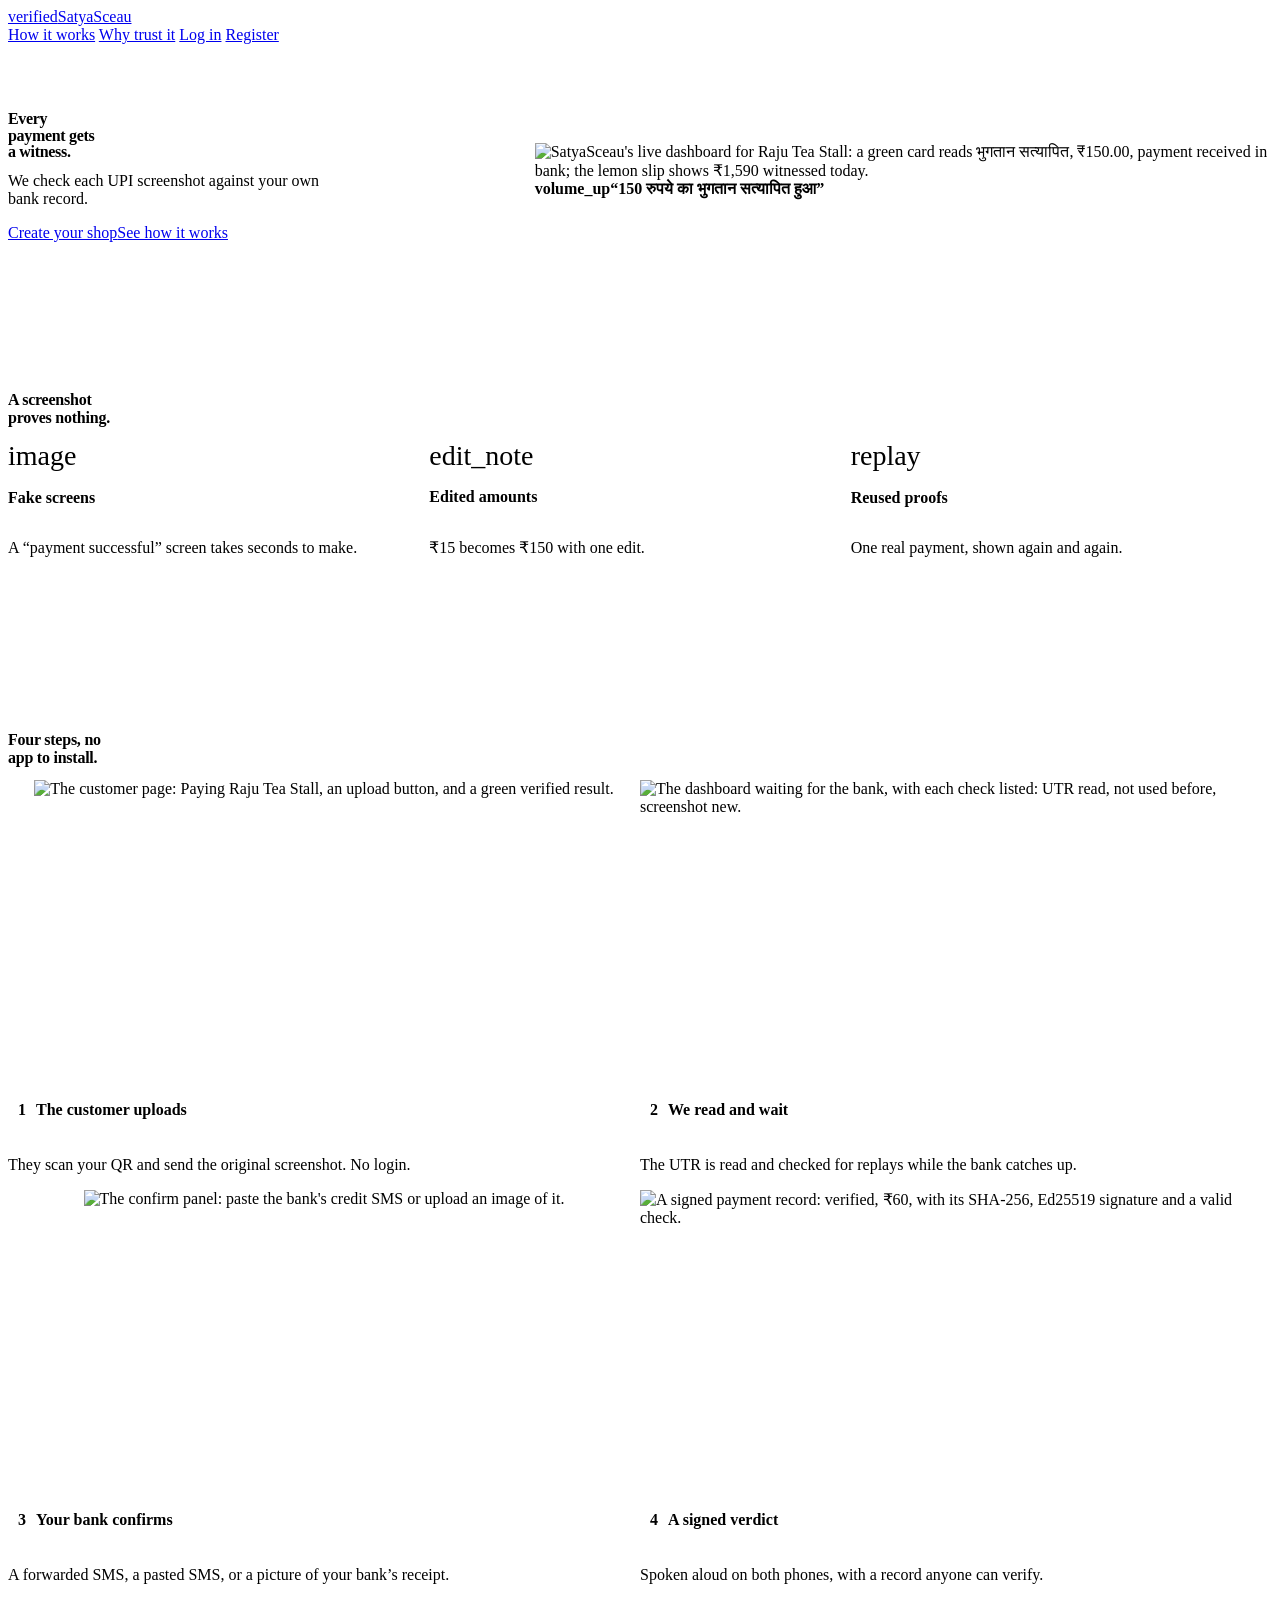
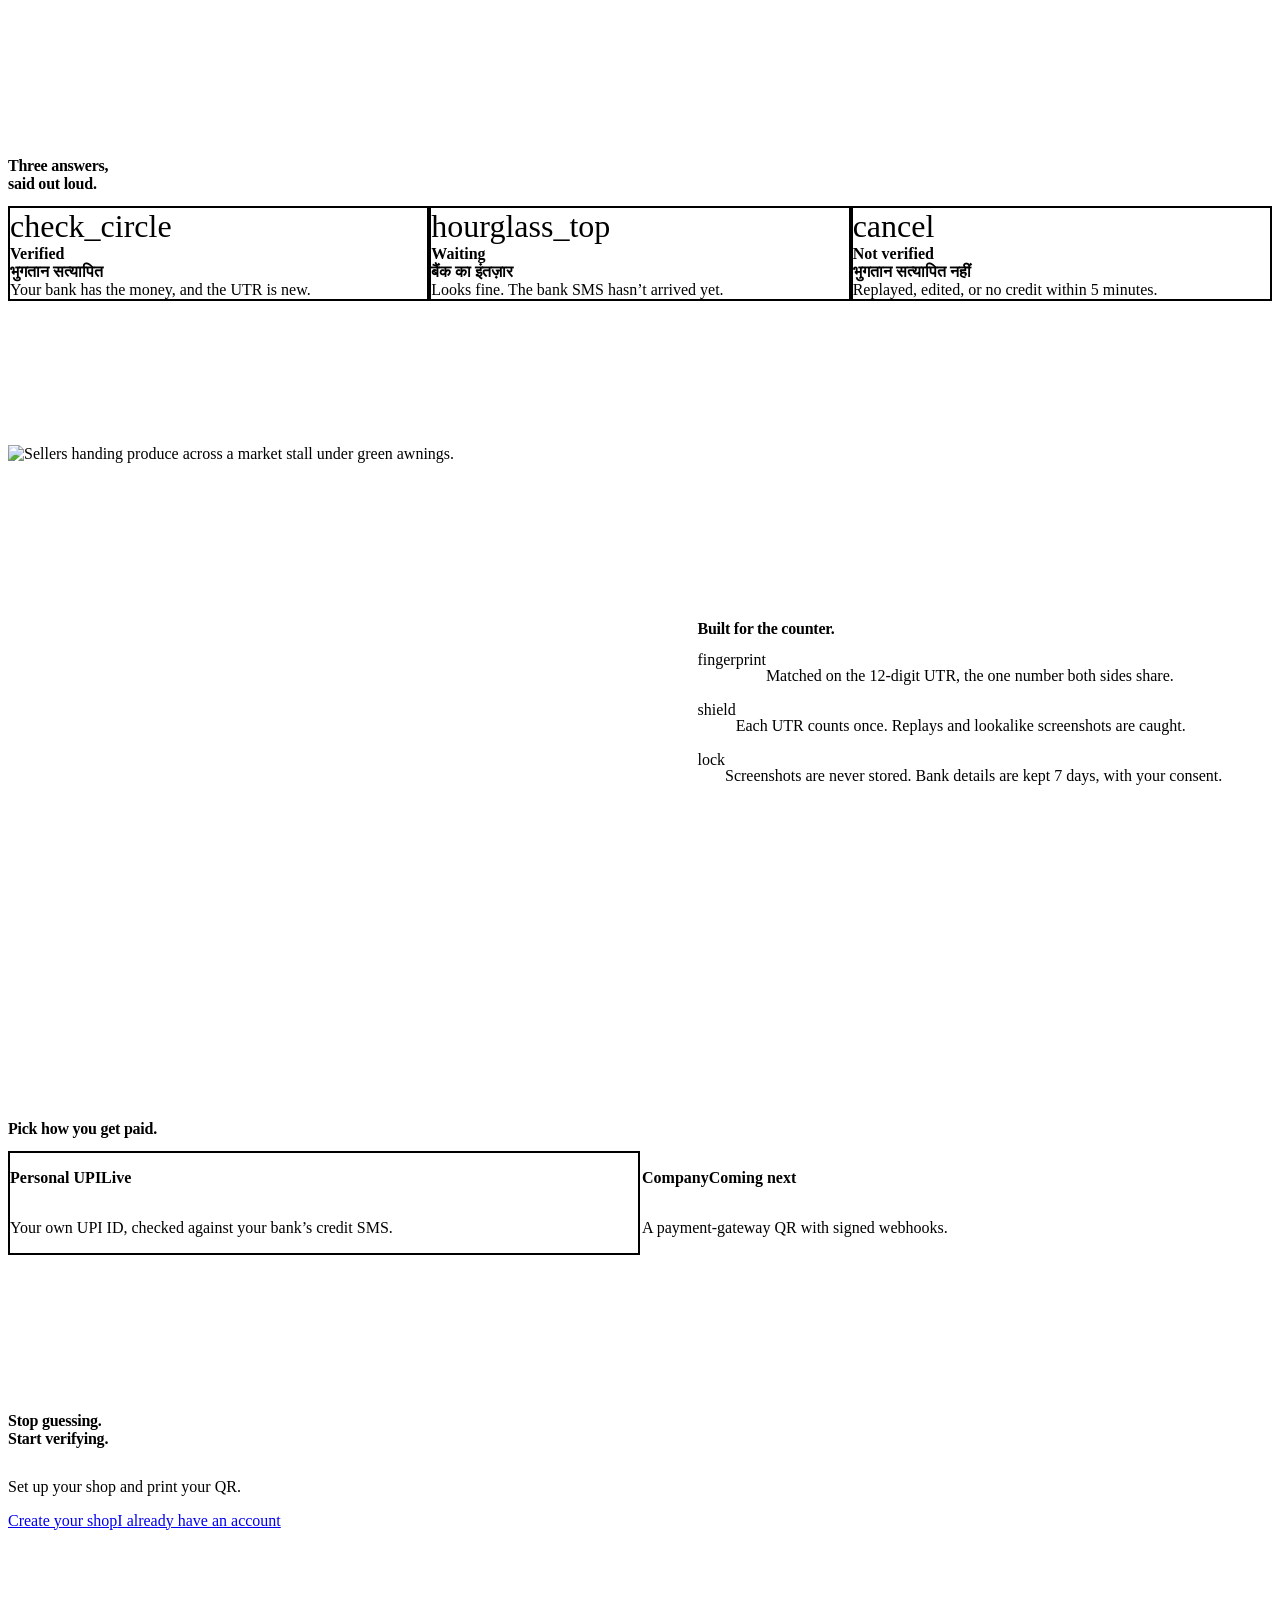
==== commit 9158ea3e: "feat(ui): home page gradients + motion; GhostFibers behind the dashboard Home: token-mixed gradients" ====
--- a/backend/static/index.html
+++ b/backend/static/index.html
@@ -30,6 +30,12 @@
   /* hero */
   .hero { display: grid; gap: var(--s-8); align-items: center; padding-block: 56px 64px; }   /* block only: keep .wrap's side gutter */
   @media (min-width: 920px) { .hero { grid-template-columns: minmax(0, 5fr) minmax(0, 7fr); } }
+  /* FluxLines (React Bits, ported to plain JS): flowing lines behind the hero, purely decorative.
+     Without WebGL2, or with scripting off, the band is simply the sage canvas. */
+  .hero-band { position: relative; isolation: isolate; }
+  .hero-band > .hero { position: relative; z-index: 1; }
+  .flux-lines-container { position: absolute; inset: 0; z-index: 0; overflow: hidden; pointer-events: none; }
+  .flux-lines-canvas { position: absolute; inset: 0; display: block; width: 100%; height: 100%; }
   .stage { padding: var(--s-6); display: grid; }
   .stage picture, .shot picture { display: block; }
   .stage img { width: 100%; border-radius: var(--r-card); box-shadow: var(--shadow-lift); }
@@ -89,6 +95,64 @@
   .cta { padding: var(--s-12) var(--s-8); text-align: left; display: grid; gap: var(--s-2); }
   .cta .actions { margin-top: var(--s-4); }
   .site-footer .credit { font-size: var(--t-xs); }
+
+  /* ---- gradients: all mixed from the theme tokens, so both modes follow ---- */
+  /* hero: a lemon glow behind the product, a teal glow behind the words, under the flowing lines */
+  .hero-band { background:
+      radial-gradient(60% 80% at 78% 40%, color-mix(in srgb, var(--highlight) 30%, transparent), transparent 70%),
+      radial-gradient(50% 70% at 12% 30%, color-mix(in srgb, var(--teal) 16%, transparent), transparent 70%),
+      var(--sage); }
+  /* paper bands fade in from the canvas instead of starting on a hard edge */
+  .band { background: linear-gradient(180deg, var(--paper), color-mix(in srgb, var(--paper) 82%, var(--sage))); }
+  /* the step screens sit on a soft wash, lemon at the top */
+  .shot { background: linear-gradient(160deg, color-mix(in srgb, var(--highlight) 22%, var(--sage-2)), var(--sage-2) 60%); }
+  /* the verdict tiles light from one corner */
+  .v.ok   { background: linear-gradient(145deg, color-mix(in srgb, var(--ok) 20%, var(--ok-tint)), var(--ok-tint) 70%); }
+  .v.wait { background: linear-gradient(145deg, color-mix(in srgb, var(--wait) 20%, var(--wait-tint)), var(--wait-tint) 70%); }
+  .v.no   { background: linear-gradient(145deg, color-mix(in srgb, var(--no) 20%, var(--no-tint)), var(--no-tint) 70%); }
+  /* the closing slip: lemon deepening into teal at the far corner, with a slow light sweep */
+  .cta { position: relative; overflow: hidden; isolation: isolate;
+         background: linear-gradient(120deg, var(--highlight) 45%, color-mix(in srgb, var(--highlight) 70%, var(--teal))); }
+  .cta::after { content: ""; position: absolute; inset: -50% auto -50% -40%; width: 35%; z-index: -1; pointer-events: none;
+                background: linear-gradient(90deg, transparent, color-mix(in srgb, var(--paper) 45%, transparent), transparent);
+                transform: translateX(-100%) rotate(12deg); }
+  .photo { position: relative; }
+  .photo::after { content: ""; position: absolute; inset: 0; pointer-events: none;
+                  background: linear-gradient(200deg, transparent 55%, color-mix(in srgb, var(--teal) 28%, transparent)); }
+
+  /* ---- motion: transform and opacity only; everything is visible without it ---- */
+  @media (prefers-reduced-motion: no-preference) {
+    /* hero enters in order: headline, sentence, actions, then the product */
+    @keyframes rise { from { opacity: 0; transform: translateY(18px); } to { opacity: 1; transform: none; } }
+    .hero h1      { animation: rise 600ms cubic-bezier(.2,.7,.2,1) both; }
+    .hero .lead   { animation: rise 600ms 90ms cubic-bezier(.2,.7,.2,1) both; }
+    .hero .actions{ animation: rise 600ms 180ms cubic-bezier(.2,.7,.2,1) both; }
+    .hero .stage  { animation: rise 800ms 260ms cubic-bezier(.2,.7,.2,1) both; }
+    /* the dashboard on its slip breathes very slightly */
+    @keyframes float { 50% { transform: translateY(-6px); } }
+    .stage picture { animation: float 6s 1.2s ease-in-out infinite; }
+    /* the spoken line pulses like it is being said */
+    @keyframes speak { 50% { transform: scale(1.18); } }
+    .stage figcaption .ms { animation: speak 1.6s ease-in-out infinite; }
+
+    /* sections slide in as they scroll into view (only once the script has marked the page) */
+    .js-reveal .reveal { opacity: 0; transform: translateY(24px); transition: opacity 600ms ease-out, transform 600ms cubic-bezier(.2,.7,.2,1); }
+    .js-reveal .reveal.in { opacity: 1; transform: none; }
+
+    /* cards lift under the pointer; the screen inside eases up */
+    .step, .plan, .v { transition: transform 200ms ease-out, box-shadow 200ms ease-out; }
+    .step:hover, .plan:hover, .v:hover { transform: translateY(-4px); box-shadow: var(--shadow-lift); }
+    .shot img { transition: transform 400ms cubic-bezier(.2,.7,.2,1); }
+    .step:hover .shot img { transform: translateY(-8px) scale(1.02); }
+    .photo img { transition: transform 800ms cubic-bezier(.2,.7,.2,1); }
+    .photo:hover img { transform: scale(1.04); }
+    .item .ms, .promises .ms { transition: transform 200ms ease-out; }
+    .item:hover .ms, .promises li:hover .ms { transform: scale(1.15) rotate(-6deg); }
+
+    /* the closing slip's light sweeps across every few seconds */
+    @keyframes sweep { 0%, 60% { transform: translateX(-100%) rotate(12deg); } 100% { transform: translateX(420%) rotate(12deg); } }
+    .cta::after { animation: sweep 5s ease-in-out infinite; }
+  }
 </style>
 </head>
 <body>
@@ -103,6 +167,8 @@
 </div></header>
 
 <main>
+  <div class="hero-band">
+  <div id="heroFlux" class="flux-lines-container" aria-hidden="true"></div>
   <div class="wrap hero">
     <div>
       <h1>Every payment gets a witness.</h1>
@@ -120,6 +186,7 @@
       </picture>
       <figcaption><span class="ms" aria-hidden="true">volume_up</span>“150 रुपये का भुगतान सत्यापित हुआ”</figcaption>
     </figure>
+  </div>
   </div>
 
   <section class="band">
@@ -213,6 +280,7 @@
   <span class="credit">Market photo: <a href="https://commons.wikimedia.org/wiki/File:Matin_ensoleill%C3%A9_au_march%C3%A9_de_la_Terrasse.jpg">Touam (Hervé Agnoux)</a>, <a href="https://creativecommons.org/licenses/by-sa/4.0/">CC BY-SA 4.0</a>, via Wikimedia Commons.</span>
 </div></footer>
 
+<script src="/static/js/flux-lines.js"></script>
 <script>
   // Logged in already? Point the header at the dashboard instead of Register.
   try {
@@ -221,6 +289,48 @@
       const cta = document.getElementById("navCta"); cta.textContent = "Dashboard"; cta.href = "/login";
     }
   } catch { /* storage blocked: keep defaults */ }
+
+  // Scroll reveal: mark headings, cards and tiles, then fade each in once as it enters the view.
+  // Content stays visible if this never runs (the hidden state needs the .js-reveal class).
+  (function () {
+    if (!("IntersectionObserver" in window)) return;
+    const targets = document.querySelectorAll("main section h2, .item, .step, .v, .photo, .promises li, .plan, .cta");
+    const io = new IntersectionObserver((entries) => {
+      for (const e of entries) if (e.isIntersecting) {
+        const el = e.target;
+        el.classList.add("in"); io.unobserve(el);
+        // once it has arrived, hand the element back to its own hover transitions
+        setTimeout(() => { el.classList.remove("reveal", "in"); el.style.transitionDelay = ""; }, 950);
+      }
+    }, { rootMargin: "0px 0px -8% 0px" });
+    targets.forEach((el) => {
+      el.classList.add("reveal");
+      // siblings in a row arrive one after another
+      const i = [...el.parentElement.children].indexOf(el);
+      el.style.transitionDelay = Math.min(i, 3) * 90 + "ms";
+      io.observe(el);
+    });
+    document.documentElement.classList.add("js-reveal");
+  })();
+
+  // Hero background: FluxLines in the brand's own colours, read from the theme tokens,
+  // following light/dark mode. Kept faint so the headline always wins.
+  (function () {
+    const el = document.getElementById("heroFlux");
+    if (!el || !window.FluxLines) return;
+    const root = document.documentElement;
+    const dark = matchMedia("(prefers-color-scheme: dark)");
+    const tok = (n) => getComputedStyle(root).getPropertyValue(n).trim();
+    const look = () => {
+      const isDark = root.dataset.theme ? root.dataset.theme === "dark" : dark.matches;
+      return isDark
+        ? { lightMode: false, colors: [tok("--teal"), tok("--highlight"), tok("--teal")], opacity: 0.55, glow: 1.6 }
+        : { lightMode: true, colors: [tok("--teal"), tok("--ink"), tok("--teal")], opacity: 0.22, glow: 2 };
+    };
+    const flux = new FluxLines(el, { ...look(), rimWidth: 0.2, lineWidth: 1, flowDirection: "down", speed: 0.35 });
+    dark.addEventListener("change", () => flux.setOptions(look()));
+    new MutationObserver(() => flux.setOptions(look())).observe(root, { attributes: true, attributeFilter: ["data-theme"] });
+  })();
 </script>
 </body>
 </html>
